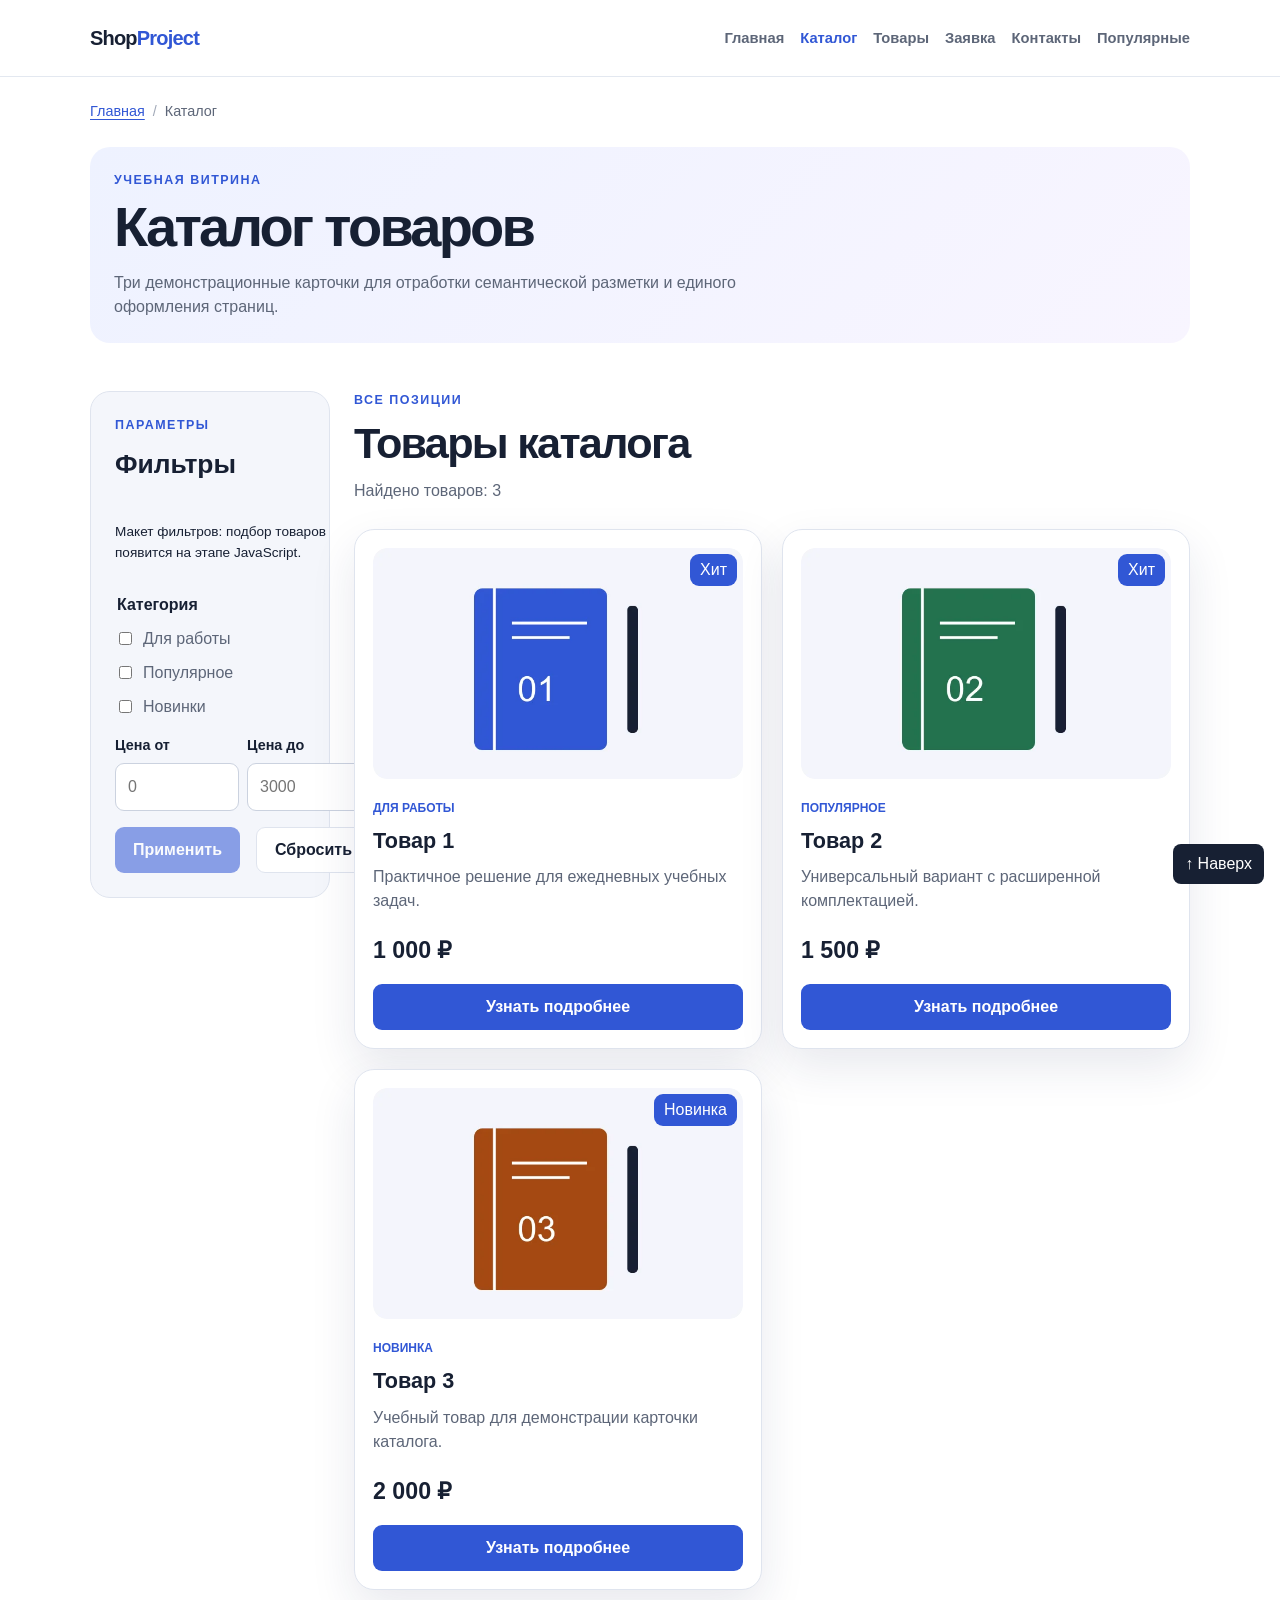
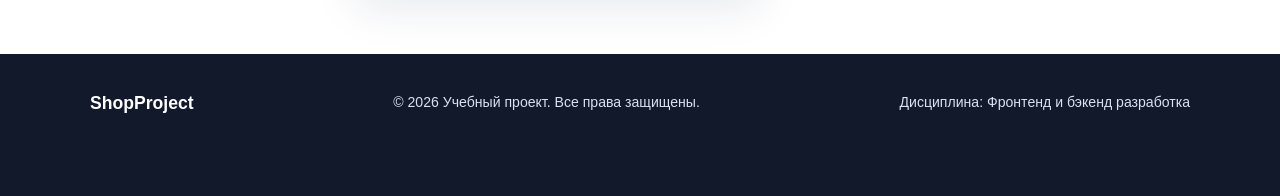
==== catalog.html @ 0d7c1fde "feat: practice 12 add mobile-first layouts and responsive images" ====
<!DOCTYPE html>
<html lang="ru">
  <head>
    <meta charset="UTF-8">
    <meta name="viewport" content="width=device-width, initial-scale=1.0">
    <meta name="description" content="Каталог учебных товаров ShopProject с краткими описаниями и ценами.">
    <meta property="og:title" content="Каталог — ShopProject">
    <meta property="og:description" content="Подборка товаров учебного интернет-магазина ShopProject.">
    <meta property="og:type" content="website">
    <meta property="og:url" content="https://kefteme105.github.io/kr3-responsive-shop/catalog.html">
    <title>Каталог товаров — ShopProject</title>
    <link rel="stylesheet" href="css/style.css">
    <link rel="stylesheet" href="css/responsive.css">
  </head>
  <body id="top">
    <header class="site-header">
      <div class="site-header__inner">
        <a class="site-header__logo" href="index.html" aria-label="ShopProject — главная страница">
        Shop<span class="site-header__accent">Project</span>
        </a>
        <nav class="site-nav" aria-label="Основная навигация">
          <ul class="site-nav__list">
            <li class="site-nav__item">
              <a class="site-nav__link" href="index.html">Главная</a>
            </li>
            <li class="site-nav__item">
              <a class="site-nav__link site-nav__link--active" href="catalog.html" aria-current="page">Каталог</a>
            </li>
            <li class="site-nav__item">
              <a class="site-nav__link" href="product.html">Товары</a>
            </li>
            <li class="site-nav__item">
              <a class="site-nav__link" href="order.html">Заявка</a>
            </li>
            <li class="site-nav__item">
              <a class="site-nav__link" href="contacts.html">Контакты</a>
            </li>
            <li class="site-nav__item">
              <a class="site-nav__link" href="index.html#popular">Популярные</a>
            </li>
          </ul>
        </nav>
      </div>
    </header>
    <main>
      <nav class="breadcrumbs" aria-label="Хлебные крошки">
        <ol class="breadcrumbs__list">
          <li class="breadcrumbs__item">
            <a href="index.html" class="breadcrumbs__link">Главная</a>
          </li>
          <li aria-current="page" class="breadcrumbs__item">Каталог</li>
        </ol>
      </nav>
      <section class="inner-hero" aria-labelledby="catalog-title">
        <p class="section__eyebrow">Учебная витрина</p>
        <h1 id="catalog-title" class="inner-hero__title">Каталог товаров</h1>
        <p class="inner-hero__text">Три демонстрационные карточки для отработки семантической разметки и единого оформления страниц.</p>
      </section>
      <div class="section catalog-layout">
        <aside class="catalog-filters" aria-labelledby="filters-title">
          <p class="section__eyebrow">Параметры</p>
          <h2 id="filters-title" class="catalog-filters__title">Фильтры</h2>
          <form class="filter-form" action="catalog.html" method="get">
            <p class="filter-form__note">Макет фильтров: подбор товаров появится на этапе JavaScript.</p>
            <fieldset class="filter-form__group">
              <legend class="filter-form__legend">Категория</legend>
              <label class="filter-form__label">
                <input type="checkbox" name="category" value="work"> Для работы</label>
              <label class="filter-form__label">
                <input type="checkbox" name="category" value="popular"> Популярное</label>
              <label class="filter-form__label">
                <input type="checkbox" name="category" value="new"> Новинки</label>
            </fieldset>
            <div class="filter-form__prices">
              <div class="order-form__field order-form__field--price">
                <label for="price-from" class="order-form__label">Цена от</label>
                <input id="price-from" name="price-from" type="number" min="0" step="100" placeholder="0" class="order-form__input">
              </div>
              <div class="order-form__field order-form__field--price">
                <label for="price-to" class="order-form__label">Цена до</label>
                <input id="price-to" name="price-to" type="number" min="0" step="100" placeholder="3000" class="order-form__input">
              </div>
            </div>
            <button class="button" type="submit" disabled>Применить</button>
            <a class="button button--secondary" href="catalog.html">Сбросить</a>
          </form>
        </aside>
        <section class="catalog-products" aria-labelledby="products-title">
          <div class="section__heading">
            <p class="section__eyebrow">Все позиции</p>
            <h2 id="products-title" class="section__title">Товары каталога</h2>
            <p class="section__description">Найдено товаров: 3</p>
          </div>
          <div class="products-grid products-grid--catalog">
            <article class="product-card">
              <span class="product-card__badge">Хит</span>
              <img class="product-card__image" src="images/product-1-640.webp" srcset="images/product-1-320.webp 320w, images/product-1-640.webp 640w, images/product-1-960.webp 960w" sizes="(min-width: 1200px) 370px, (min-width: 1024px) calc(50vw - 212px), (min-width: 768px) calc(50vw - 80px), calc(100vw - 85px)" width="640" height="400" loading="lazy" alt="Учебный товар 1: набор блокнотов">
              <p class="product-card__tag">Для работы</p>
              <h2 class="product-card__title">
                <a href="product.html#product-1" class="product-card__link">Товар 1</a>
              </h2>
              <p class="product-card__description">Практичное решение для ежедневных учебных задач.</p>
              <p class="product-card__price">1 000 ₽</p>
              <a class="button product-card__button" href="product.html#product-1">Узнать подробнее</a>
            </article>
            <article class="product-card">
              <span class="product-card__badge">Хит</span>
              <img class="product-card__image" src="images/product-2-640.webp" srcset="images/product-2-320.webp 320w, images/product-2-640.webp 640w, images/product-2-960.webp 960w" sizes="(min-width: 1200px) 370px, (min-width: 1024px) calc(50vw - 212px), (min-width: 768px) calc(50vw - 80px), calc(100vw - 85px)" width="640" height="400" loading="lazy" alt="Учебный товар 2: набор блокнотов">
              <p class="product-card__tag">Популярное</p>
              <h2 class="product-card__title">
                <a href="product.html#product-2" class="product-card__link">Товар 2</a>
              </h2>
              <p class="product-card__description">Универсальный вариант с расширенной комплектацией.</p>
              <p class="product-card__price">1 500 ₽</p>
              <a class="button product-card__button" href="product.html#product-2">Узнать подробнее</a>
            </article>
            <article class="product-card">
              <span class="product-card__badge">Новинка</span>
              <img class="product-card__image" src="images/product-3-640.webp" srcset="images/product-3-320.webp 320w, images/product-3-640.webp 640w, images/product-3-960.webp 960w" sizes="(min-width: 1200px) 370px, (min-width: 1024px) calc(50vw - 212px), (min-width: 768px) calc(50vw - 80px), calc(100vw - 85px)" width="640" height="400" loading="lazy" alt="Учебный товар 3: набор блокнотов">
              <p class="product-card__tag">Новинка</p>
              <h2 class="product-card__title">
                <a href="product.html#product-3" class="product-card__link">Товар 3</a>
              </h2>
              <p class="product-card__description">Учебный товар для демонстрации карточки каталога.</p>
              <p class="product-card__price">2 000 ₽</p>
              <a class="button product-card__button" href="product.html#product-3">Узнать подробнее</a>
            </article>
          </div>
        </section>
      </div>
    </main>
    <footer class="site-footer">
      <div class="site-footer__inner">
        <p class="site-footer__text">
          <strong class="site-footer__brand">ShopProject</strong>
        </p>
        <p class="site-footer__text">© 2026 Учебный проект. Все права защищены.</p>
        <p class="site-footer__text">Дисциплина: Фронтенд и бэкенд разработка</p>
      </div>
    </footer>
    <a class="back-to-top" href="#top" aria-label="Вернуться наверх">↑ Наверх</a>
  </body>
</html>
---- css/style.css ----
:root {
  /* Цветовая палитра */
  --color-ink: #172033;
  --color-muted: #5d6678;
  --color-primary: #3157d5;
  --color-primary-dark: #2343ad;
  --color-surface: #ffffff;
  --color-soft: #f4f6fb;
  --color-border: #dfe4ee;
  --color-error: #b4233d;
  --color-error-soft: #fff8f9;
  --color-success: #168a2f;
  --color-success-soft: #eefaf0;

  /* Единая шкала отступов */
  --space-xs: 4px;
  --space-sm: 8px;
  --space-md: 16px;
  --space-lg: 24px;
  --space-xl: 32px;
  --space-2xl: 48px;
  --space-3xl: 72px;

  /* Скругления, тени и фокус */
  --radius-sm: 9px;
  --radius-md: 14px;
  --radius-lg: 20px;
  --radius-xl: 28px;
  --shadow-card: 0 18px 45px rgba(31, 44, 84, 0.1);
  --shadow-dialog: 0 28px 80px rgba(8, 15, 31, 0.32);
  --focus-ring: 3px solid rgba(49, 87, 213, 0.35);
  --container-width: 1100px;
}

/* Базовые стили */
* {
  box-sizing: border-box;
}

html {
  scroll-behavior: smooth;
}

body {
  margin: 0;
  font-family: Arial, sans-serif;
  line-height: 1.5;
  color: var(--color-ink);
  background-color: var(--color-surface);
}

button,
input,
select,
textarea {
  font: inherit;
}

button,
a {
  -webkit-tap-highlight-color: transparent;
}

.site-header,
main,
.site-footer {
  padding-right: var(--space-lg);
  padding-left: var(--space-lg);
}

/* Шапка и навигация */
.site-header {
  position: sticky;
  top: 0;
  z-index: 10;
  border-bottom: 1px solid rgba(223, 228, 238, 0.85);
  background-color: rgba(255, 255, 255, 0.94);
  backdrop-filter: blur(12px);
}

.site-header__inner {
  display: flex;
  max-width: var(--container-width);
  min-height: 72px;
  margin: 0 auto;
  align-items: center;
  justify-content: space-between;
  gap: 28px;
}

.site-header__logo {
  color: var(--color-ink);
  font-size: 1.25rem;
  font-weight: 800;
  letter-spacing: -0.04em;
  text-decoration: none;
}

.site-header__accent {
  color: var(--color-primary);
}

.site-nav__list {
  display: flex;
  margin: 0;
  padding: 0;
  flex-wrap: wrap;
  align-items: center;
  justify-content: flex-end;
  gap: var(--space-md);
  list-style: none;
}

.site-nav__link {
  color: var(--color-muted);
  font-size: 0.92rem;
  font-weight: 700;
  text-decoration: none;
  transition: color 160ms ease;
}

.site-nav__link:hover,
.site-nav__link:focus-visible,
.site-nav__link--active {
  color: var(--color-primary);
}

.site-nav__link:focus-visible,
.site-header__logo:focus-visible {
  border-radius: var(--radius-sm);
  outline: var(--focus-ring);
  outline-offset: var(--space-xs);
}

main {
  padding-top: 36px;
  padding-bottom: 24px;
}

.hero,
.section,
.aside-info,
.site-footer__inner,
.success-message,
.breadcrumbs,
.inner-hero {
  max-width: var(--container-width);
  margin-right: auto;
  margin-left: auto;
}

.hero {
  position: relative;
  min-height: 420px;
  margin-bottom: var(--space-3xl);
  padding: var(--space-3xl) 56px;
  overflow: hidden;
  border-radius: var(--radius-xl);
  background: linear-gradient(135deg, #e7edff 0%, #f2efff 55%, #fff4e9 100%);
}

.hero::after {
  position: absolute;
  width: 340px;
  height: 340px;
  right: -70px;
  bottom: -95px;
  border: 54px solid rgba(49, 87, 213, 0.12);
  border-radius: 50%;
  content: "";
}

.hero__eyebrow,
.section__eyebrow {
  margin: 0 0 10px;
  color: var(--color-primary);
  font-size: 0.78rem;
  font-weight: 800;
  letter-spacing: 0.12em;
  text-transform: uppercase;
}

.hero__title {
  max-width: 720px;
  margin: 0;
  font-size: clamp(2.5rem, 7vw, 5.25rem);
  line-height: 0.98;
  letter-spacing: -0.06em;
}

.hero__text {
  max-width: 610px;
  margin: 26px 0 32px;
  color: #48526a;
  font-size: 1.1rem;
}

.button {
  display: inline-flex;
  min-height: 46px;
  padding: 11px 18px;
  border: 0;
  border-radius: var(--radius-sm);
  align-items: center;
  justify-content: center;
  color: #ffffff;
  background-color: var(--color-primary);
  font-weight: 700;
  line-height: 1;
  text-decoration: none;
  cursor: pointer;
  transition: transform 160ms ease, background-color 160ms ease, box-shadow 160ms ease;
}

.button:hover {
  background-color: var(--color-primary-dark);
  box-shadow: 0 8px 20px rgba(49, 87, 213, 0.24);
  transform: translateY(-1px);
}

.button:focus-visible,
.icon-button:focus-visible,
.order-form__input:focus-visible,
.order-form__select:focus-visible,
.order-form__textarea:focus-visible {
  outline: var(--focus-ring);
  outline-offset: var(--space-xs);
}

.button:disabled,
.icon-button:disabled {
  opacity: 0.55;
  cursor: not-allowed;
  transform: none;
}

.button--secondary {
  border: 1px solid var(--color-border);
  color: var(--color-ink);
  background: var(--color-surface);
}

.button--secondary:hover {
  color: var(--color-primary);
  background: var(--color-soft);
  box-shadow: none;
}

.section {
  margin-bottom: var(--space-3xl);
}

.section__heading {
  margin-bottom: 26px;
}

.section__title,
.aside-info__title {
  margin: 0;
  font-size: clamp(1.8rem, 4vw, 2.7rem);
  line-height: 1.08;
  letter-spacing: -0.04em;
}

.section__description {
  margin: 12px 0 0;
  color: var(--color-muted);
}

.advantages-list {
  display: grid;
  margin: 0;
  padding: 0;
  grid-template-columns: repeat(4, minmax(0, 1fr));
  gap: 16px;
  list-style: none;
}

.advantages-list__item {
  padding: var(--space-lg);
  border: 1px solid var(--color-border);
  border-radius: var(--radius-md);
  background: var(--color-surface);
  transition: border-color 160ms ease, box-shadow 160ms ease, transform 160ms ease;
}

.advantages-list__item:hover {
  border-color: rgba(49, 87, 213, 0.35);
  box-shadow: var(--shadow-card);
  transform: translateY(-2px);
}

.advantages-list__title,
.advantages-list__text {
  display: block;
}

.advantages-list__title {
  margin-bottom: 8px;
}

.advantages-list__text {
  color: var(--color-muted);
  font-size: 0.92rem;
}

.products-grid {
  display: grid;
  grid-template-columns: repeat(3, minmax(0, 1fr));
  gap: 20px;
}

.product-card {
  display: flex;
  min-width: 0;
  padding: 18px;
  border: 1px solid var(--color-border);
  border-radius: var(--radius-lg);
  flex-direction: column;
  background-color: var(--color-surface);
  box-shadow: var(--shadow-card);
  transition: border-color 160ms ease, box-shadow 160ms ease, transform 160ms ease;
}

.product-card:hover {
  border-color: rgba(49, 87, 213, 0.35);
  box-shadow: 0 22px 54px rgba(31, 44, 84, 0.16);
  transform: translateY(-3px);
}

.product-card__visual {
  display: grid;
  min-height: 168px;
  margin-bottom: 20px;
  border-radius: var(--radius-md);
  place-items: center;
  color: rgba(23, 32, 51, 0.56);
  font-size: 3.2rem;
  font-weight: 900;
  letter-spacing: -0.07em;
}

.product-card__visual--work {
  background: linear-gradient(145deg, #cedbff, #edf2ff);
}

.product-card__visual--popular {
  background: linear-gradient(145deg, #ccefdc, #effbf5);
}

.product-card__visual--new {
  background: linear-gradient(145deg, #ffdaba, #fff2e7);
}

.product-card__tag {
  margin: 0 0 8px;
  color: var(--color-primary);
  font-size: 0.75rem;
  font-weight: 800;
  text-transform: uppercase;
}

.product-card__title {
  margin: 0 0 8px;
  font-size: 1.35rem;
}

.product-card__description {
  margin: 0;
  color: var(--color-muted);
}

.product-card__price {
  margin: 20px 0 16px;
  font-size: 1.45rem;
  font-weight: 800;
}

.product-card__button {
  width: 100%;
  margin-top: auto;
}

.aside-info {
  display: grid;
  margin-bottom: 48px;
  padding: var(--space-xl);
  border-left: 5px solid var(--color-primary);
  border-radius: 0 18px 18px 0;
  grid-template-columns: 0.8fr 1.2fr;
  gap: 42px;
  background-color: var(--color-soft);
}

.aside-info__text {
  margin: 0;
  align-self: center;
  color: var(--color-muted);
}

.site-footer {
  padding-top: 36px;
  padding-bottom: 36px;
  color: #d9e0f2;
  background-color: #11192a;
}

.site-footer__inner {
  display: flex;
  align-items: center;
  justify-content: space-between;
  gap: 24px;
}

.site-footer__text {
  margin: 0;
  font-size: 0.88rem;
}

.site-footer__brand {
  color: #ffffff;
  font-size: 1.1rem;
}

.order-dialog {
  width: min(calc(100% - 32px), 680px);
  max-height: min(90vh, 820px);
  padding: var(--space-xl);
  overflow-y: auto;
  border: none;
  border-radius: var(--radius-lg);
  color: var(--color-ink);
  box-shadow: var(--shadow-dialog);
}

.order-dialog::backdrop {
  background-color: rgba(8, 15, 31, 0.62);
  backdrop-filter: blur(4px);
}

.order-dialog__header {
  display: flex;
  margin-bottom: 24px;
  align-items: flex-start;
  justify-content: space-between;
  gap: 20px;
}

.order-dialog__title {
  margin: 0;
  font-size: 2rem;
  letter-spacing: -0.04em;
}

.icon-button {
  display: grid;
  width: 40px;
  height: 40px;
  padding: 0;
  border: 1px solid var(--color-border);
  border-radius: 50%;
  place-items: center;
  color: var(--color-ink);
  background-color: var(--color-surface);
  font-size: 1.55rem;
  cursor: pointer;
}

.order-form__grid {
  display: grid;
  grid-template-columns: repeat(2, minmax(0, 1fr));
  gap: 16px;
}

.order-form__field {
  margin-bottom: 16px;
}

.order-form__label {
  display: block;
  margin-bottom: 7px;
  font-size: 0.9rem;
  font-weight: 700;
}

.order-form__input,
.order-form__select,
.order-form__textarea {
  width: 100%;
  padding: 11px 12px;
  border: 1px solid #cbd2df;
  border-radius: var(--radius-sm);
  color: var(--color-ink);
  background-color: #ffffff;
  transition: border-color 160ms ease, box-shadow 160ms ease, background-color 160ms ease;
}

.order-form__input:hover,
.order-form__select:hover,
.order-form__textarea:hover {
  border-color: var(--color-primary);
}

.order-form__textarea {
  min-height: 108px;
  resize: vertical;
}

.order-form__input[type="checkbox"] {
  width: auto;
}

.order-form__hint {
  display: block;
  margin-top: 5px;
  color: var(--color-muted);
  font-size: 0.78rem;
}

.order-form__label--checkbox {
  display: flex;
  align-items: flex-start;
  gap: 9px;
  font-weight: 400;
}

.order-form__input--checkbox {
  margin-top: 4px;
}

[aria-invalid="true"] {
  border-color: var(--color-error) !important;
  background-color: var(--color-error-soft) !important;
}

.order-form__actions {
  display: flex;
  margin-top: 22px;
  justify-content: flex-end;
  gap: 12px;
}

.success-message {
  position: fixed;
  right: 24px;
  bottom: 24px;
  z-index: 20;
  max-width: 360px;
  margin: 0;
  padding: 16px 20px;
  border-left: 4px solid var(--color-success);
  border-radius: 10px;
  background-color: var(--color-success-soft);
  box-shadow: var(--shadow-card);
  font-weight: 700;
}

.success-message[hidden] {
  display: none;
}

/* Внутренние страницы и навигационные состояния */
.breadcrumbs {
  margin-bottom: var(--space-lg);
}

.breadcrumbs__list {
  display: flex;
  margin: 0;
  padding: 0;
  flex-wrap: wrap;
  align-items: center;
  gap: var(--space-sm);
  color: var(--color-muted);
  font-size: 0.9rem;
  list-style: none;
}

.breadcrumbs__item + .breadcrumbs__item::before {
  margin-right: var(--space-sm);
  color: #a1a9b8;
  content: "/";
}

.breadcrumbs__link,
.contact-list__link {
  color: var(--color-primary);
  text-underline-offset: 3px;
}

.breadcrumbs__link:hover,
.contact-list__link:hover {
  color: var(--color-primary-dark);
}

.inner-hero {
  margin-bottom: var(--space-2xl);
  padding: var(--space-2xl);
  border-radius: var(--radius-lg);
  background: linear-gradient(135deg, #eef2ff 0%, #f8f5ff 100%);
}

.inner-hero__title {
  margin: 0;
  font-size: clamp(2.2rem, 6vw, 4rem);
  line-height: 1;
  letter-spacing: -0.05em;
}

.inner-hero__text {
  max-width: 680px;
  margin: var(--space-md) 0 0;
  color: var(--color-muted);
}

.contact-layout {
  display: grid;
  grid-template-columns: minmax(0, 1.35fr) minmax(260px, 0.65fr);
  gap: var(--space-lg);
}

.contact-card,
.contact-note {
  padding: var(--space-xl);
  border: 1px solid var(--color-border);
  border-radius: var(--radius-lg);
}

.contact-card__title,
.contact-note__title {
  margin: 0 0 var(--space-lg);
  font-size: clamp(1.5rem, 4vw, 2.2rem);
  line-height: 1.1;
}

.contact-note {
  background-color: var(--color-soft);
}

.contact-note__text {
  margin-bottom: var(--space-lg);
  color: var(--color-muted);
}

.contact-list {
  margin: 0;
}

.contact-list__row {
  display: grid;
  padding: var(--space-md) 0;
  border-top: 1px solid var(--color-border);
  grid-template-columns: 160px 1fr;
  gap: var(--space-md);
}

.contact-list__term {
  color: var(--color-muted);
}

.contact-list__value {
  margin: 0;
  font-weight: 700;
}

/* Каталог: Grid для макета, Flexbox для карточек и навигации */
.catalog-layout {
  display: grid;
  grid-template-columns: 260px minmax(0, 1fr);
  grid-template-areas: "filters products";
  align-items: start;
  gap: var(--space-xl);
}

.catalog-filters {
  position: sticky;
  top: 104px;
  padding: var(--space-lg);
  border: 1px solid var(--color-border);
  border-radius: var(--radius-lg);
  grid-area: filters;
  background-color: var(--color-soft);
}

.catalog-filters__title {
  margin: 0 0 var(--space-lg);
  font-size: 1.65rem;
}

.catalog-products {
  min-width: 0;
  grid-area: products;
}

.products-grid--catalog {
  grid-template-columns: repeat(2, minmax(0, 1fr));
}

.filter-form {
  display: grid;
  grid-template-columns: 1fr 1fr;
  gap: var(--space-md);
}

.filter-form__group,
.filter-form__prices {
  grid-column: 1 / -1;
}

.filter-form__group {
  display: grid;
  margin: 0;
  padding: 0;
  border: 0;
  gap: 10px;
}

.filter-form__legend {
  margin-bottom: 10px;
  font-weight: 700;
}

.filter-form__label {
  display: flex;
  align-items: center;
  gap: var(--space-sm);
  color: var(--color-muted);
}

.filter-form__prices {
  display: grid;
  grid-template-columns: 1fr 1fr;
  gap: var(--space-sm);
}

.order-form__field--price {
  margin-bottom: 0;
}

:target {
  scroll-margin-top: 96px;
}

.section:target,
.site-footer:target {
  animation: target-highlight 1.2s ease-out;
}

@keyframes target-highlight {
  from {
    outline: 4px solid rgba(49, 87, 213, 0.24);
    outline-offset: var(--space-sm);
  }

  to {
    outline-color: transparent;
  }
}

@media (prefers-reduced-motion: reduce) {
  html {
    scroll-behavior: auto;
  }

  .button {
    transition: none;
  }
}

/* Практическая №8: карточка товара и отдельная заявка */
.product-card { position: relative; }
.product-card__badge { position: absolute; top: 24px; right: 24px; padding: 4px 10px; border-radius: var(--radius-sm); color: white; background: var(--color-primary); }
.product-card__link { color: inherit; text-decoration: none; }
.product-card__link:hover { text-decoration: underline; }
.product-detail { display: grid; grid-template-columns: repeat(2, minmax(0, 1fr)); gap: var(--space-xl); }
.product-detail__image { display: block; width: 100%; height: auto; border-radius: var(--radius-lg); }
.product-detail__title { font-size: 2rem; }
.table-wrapper { min-width: 0; overflow-x: auto; }
.product-table { width: 100%; border-collapse: collapse; }
.product-table caption { text-align: left; font-size: 1.3rem; font-weight: 700; margin-bottom: 16px; }
.product-table th, .product-table td { padding: 12px; border: 1px solid var(--color-border); text-align: left; }
.product-table th { background: var(--color-soft); }
.order-page { max-width: 760px; }
.order-page__success { padding: 16px; background: var(--color-success-soft); }
.back-to-top { position: fixed; right: 16px; bottom: 16px; z-index: 9; padding: 8px 12px; border-radius: 8px; color: white; background: var(--color-ink); text-decoration: none; }
.site-footer { padding-bottom: 80px; }
.filter-form__note { grid-column: 1 / -1; font-size: .85rem; }
a:focus-visible, .table-wrapper:focus-visible { outline: var(--focus-ring); outline-offset: 4px; }
---- css/responsive.css ----
/* Mobile First: базовый макет — телефон; расширяем через min-width. */
img { max-width: 100%; height: auto; }
main, .site-header, .site-footer { padding-left: 16px; padding-right: 16px; }
main { padding-top: 24px; }
.site-header { position: static; }
.site-header__inner, .site-footer__inner { flex-direction: column; align-items: flex-start; gap: 16px; }
.site-header__inner { padding: 16px 0; }
.site-nav__list { justify-content: flex-start; gap: 8px 16px; }
.site-nav__link { display: inline-flex; min-height: 44px; align-items: center; }
.hero { min-height: 0; padding: 32px 20px; margin-bottom: 40px; }
.hero::after { display: none; }
.hero__title { font-size: clamp(2rem, 6vw, 4.5rem); overflow-wrap: anywhere; }
.hero__layout { display: grid; grid-template-columns: minmax(0, 1fr); gap: 24px; align-items: center; }
.hero__image { display: block; width: 100%; border-radius: var(--radius-md); }
.section { margin-bottom: 40px; }
.advantages-list, .products-grid, .products-grid--catalog, .product-detail, .contact-layout, .aside-info { grid-template-columns: minmax(0, 1fr); }
.aside-info { gap: 20px; }
.catalog-layout { grid-template-columns: minmax(0, 1fr); grid-template-areas: "filters" "products"; gap: 24px; }
.catalog-filters { position: static; }
.inner-hero, .contact-card, .contact-note { padding: 24px; }
.inner-hero__title { font-size: clamp(2rem, 5vw, 3.5rem); overflow-wrap: anywhere; }
.contact-list__row { grid-template-columns: minmax(0, 1fr); gap: 4px; }
.contact-list__value { overflow-wrap: anywhere; }
.product-card__image { display: block; width: 100%; aspect-ratio: 8 / 5; object-fit: cover; border-radius: var(--radius-md); margin-bottom: 20px; }
.order-form__grid { grid-template-columns: minmax(0, 1fr); }
.order-form__input, .order-form__select, .order-form__textarea { min-height: 44px; min-width: 0; max-width: 100%; }
.order-form__input--checkbox { min-height: auto; }
.order-form__actions { flex-direction: column-reverse; align-items: stretch; }
.order-dialog { width: min(calc(100% - 32px), 680px); max-height: calc(100dvh - 32px); padding: 22px 18px; overflow: auto; }
.table-wrapper { width: 100%; overflow-x: auto; }
.product-table { min-width: 640px; }
.back-to-top { position: static; display: block; width: fit-content; margin: 0 16px 16px; }
/* В потоке сообщение не перекрывает поля и кнопку «Наверх». */
.success-message { position: static; max-width: 1100px; margin: 16px auto 64px; }
.success-message[hidden] { display: none; }
:target { scroll-margin-top: 16px; }
@media (min-width: 768px) {
  main, .site-header, .site-footer { padding-left: 24px; padding-right: 24px; }
  .hero { padding: 40px; }
  .hero__layout { grid-template-columns: minmax(0, 1.2fr) minmax(0, 1fr); }
  .products-grid, .products-grid--catalog, .advantages-list, .order-form__grid { grid-template-columns: repeat(2, minmax(0, 1fr)); }
  .product-detail { grid-template-columns: minmax(0, 1fr); }
  .site-footer__inner { flex-direction: row; align-items: center; }
  .order-form__actions { flex-direction: row; }
  .order-dialog { padding: 32px; }
}
@media (min-width: 1024px) {
  .site-header { position: sticky; top: 0; }
  .site-header__inner { flex-direction: row; align-items: center; }
  .site-nav__list { justify-content: flex-end; }
  .catalog-layout { grid-template-columns: 240px minmax(0, 1fr); grid-template-areas: "filters products"; }
  .catalog-filters { position: sticky; top: 120px; }
  .contact-layout { grid-template-columns: minmax(0, 1.35fr) minmax(0, .65fr); }
  .aside-info { grid-template-columns: .8fr 1.2fr; }
  .advantages-list { grid-template-columns: repeat(4, minmax(0, 1fr)); }
  :target { scroll-margin-top: 120px; }
}
@media (min-width: 1200px) {
  .product-detail { grid-template-columns: minmax(0, 1fr) minmax(640px, 1.4fr); }
  .back-to-top { position: fixed; right: 16px; bottom: 16px; margin: 0; }
  .products-grid { grid-template-columns: repeat(3, minmax(0, 1fr)); }
  .products-grid--catalog { grid-template-columns: repeat(2, minmax(0, 1fr)); }
}
@media (prefers-reduced-motion: reduce) {
  *, *::before, *::after { animation: none !important; transition: none !important; scroll-behavior: auto !important; }
}
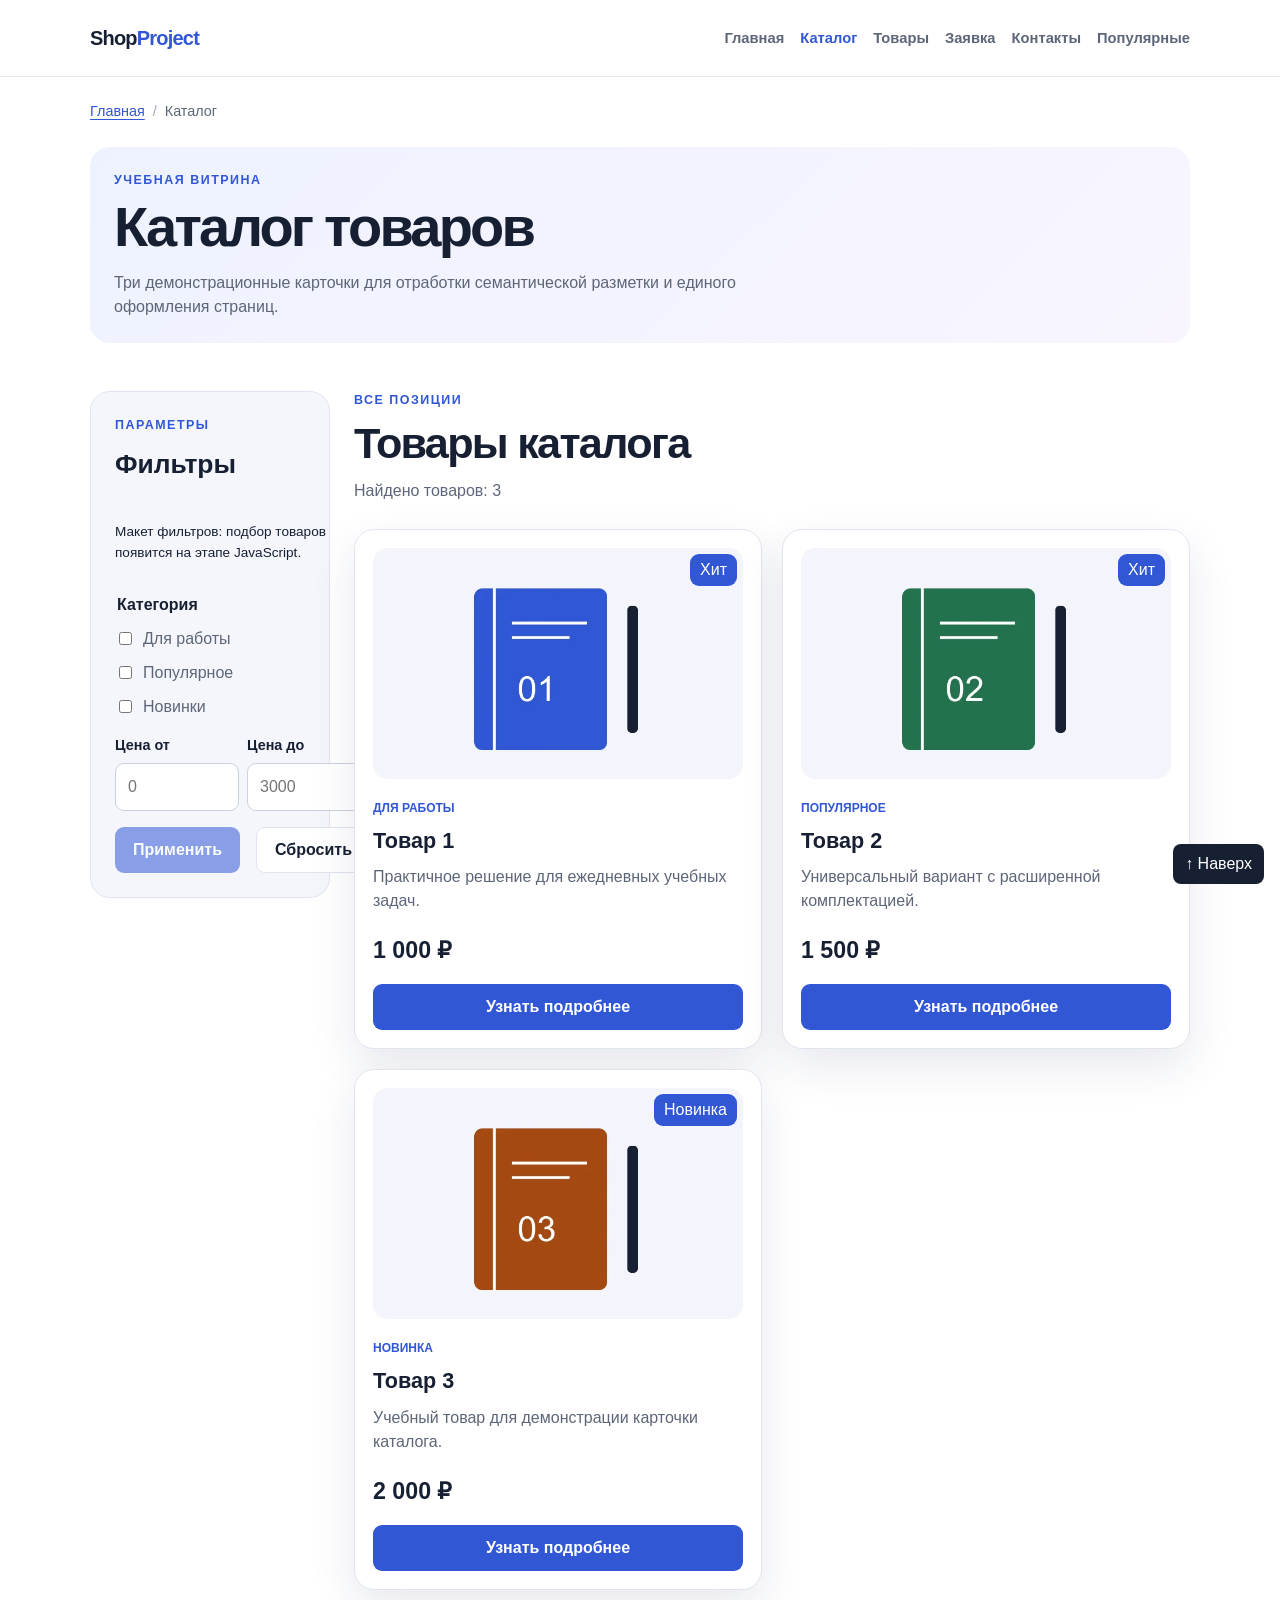
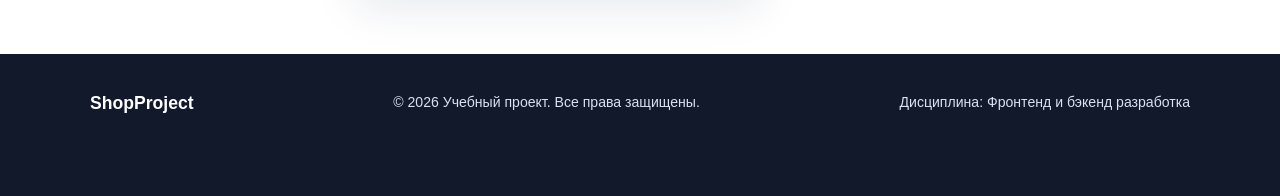
==== commit d8a3e8c6: "fix: improve accessibility and add Lighthouse reports" ====
--- a/catalog.html
+++ b/catalog.html
@@ -13,6 +13,7 @@
     <link rel="stylesheet" href="css/responsive.css">
   </head>
   <body id="top">
+    <a class="skip-link" href="#main">Перейти к основному содержимому</a>
     <header class="site-header">
       <div class="site-header__inner">
         <a class="site-header__logo" href="index.html" aria-label="ShopProject — главная страница">
@@ -42,7 +43,7 @@
         </nav>
       </div>
     </header>
-    <main>
+    <main id="main" tabindex="-1">
       <nav class="breadcrumbs" aria-label="Хлебные крошки">
         <ol class="breadcrumbs__list">
           <li class="breadcrumbs__item">
@@ -101,7 +102,7 @@
               </h2>
               <p class="product-card__description">Практичное решение для ежедневных учебных задач.</p>
               <p class="product-card__price">1 000 ₽</p>
-              <a class="button product-card__button" href="product.html#product-1">Узнать подробнее</a>
+              <a class="button product-card__button" href="product.html#product-1" aria-label="Подробнее о товаре 1">Узнать подробнее</a>
             </article>
             <article class="product-card">
               <span class="product-card__badge">Хит</span>
@@ -112,7 +113,7 @@
               </h2>
               <p class="product-card__description">Универсальный вариант с расширенной комплектацией.</p>
               <p class="product-card__price">1 500 ₽</p>
-              <a class="button product-card__button" href="product.html#product-2">Узнать подробнее</a>
+              <a class="button product-card__button" href="product.html#product-2" aria-label="Подробнее о товаре 2">Узнать подробнее</a>
             </article>
             <article class="product-card">
               <span class="product-card__badge">Новинка</span>
@@ -123,7 +124,7 @@
               </h2>
               <p class="product-card__description">Учебный товар для демонстрации карточки каталога.</p>
               <p class="product-card__price">2 000 ₽</p>
-              <a class="button product-card__button" href="product.html#product-3">Узнать подробнее</a>
+              <a class="button product-card__button" href="product.html#product-3" aria-label="Подробнее о товаре 3">Узнать подробнее</a>
             </article>
           </div>
         </section>
--- a/css/style.css
+++ b/css/style.css
@@ -28,7 +28,7 @@
   --radius-xl: 28px;
   --shadow-card: 0 18px 45px rgba(31, 44, 84, 0.1);
   --shadow-dialog: 0 28px 80px rgba(8, 15, 31, 0.32);
-  --focus-ring: 3px solid rgba(49, 87, 213, 0.35);
+  --focus-ring: 3px solid #173caa;
   --container-width: 1100px;
 }
 
@@ -59,6 +59,33 @@
 button,
 a {
   -webkit-tap-highlight-color: transparent;
+}
+
+.skip-link {
+  position: fixed;
+  top: 12px;
+  left: 12px;
+  z-index: 100;
+  padding: 10px 14px;
+  border-radius: var(--radius-sm);
+  color: #ffffff;
+  background: #172033;
+  text-decoration: none;
+  transform: translateY(-150%);
+}
+
+.skip-link:focus,
+.skip-link:focus-visible {
+  outline: 3px solid #ffffff;
+  outline-offset: 2px;
+  transform: translateY(0);
+}
+
+main:focus { outline: none; }
+
+:focus-visible {
+  outline: var(--focus-ring);
+  outline-offset: 4px;
 }
 
 .site-header,
@@ -516,6 +543,15 @@
   color: var(--color-muted);
   font-size: 0.78rem;
 }
+
+.form-error {
+  margin: 6px 0 0;
+  color: var(--color-error);
+  font-size: 0.88rem;
+  font-weight: 700;
+}
+
+.form-error[hidden] { display: none; }
 
 .order-form__label--checkbox {
   display: flex;
